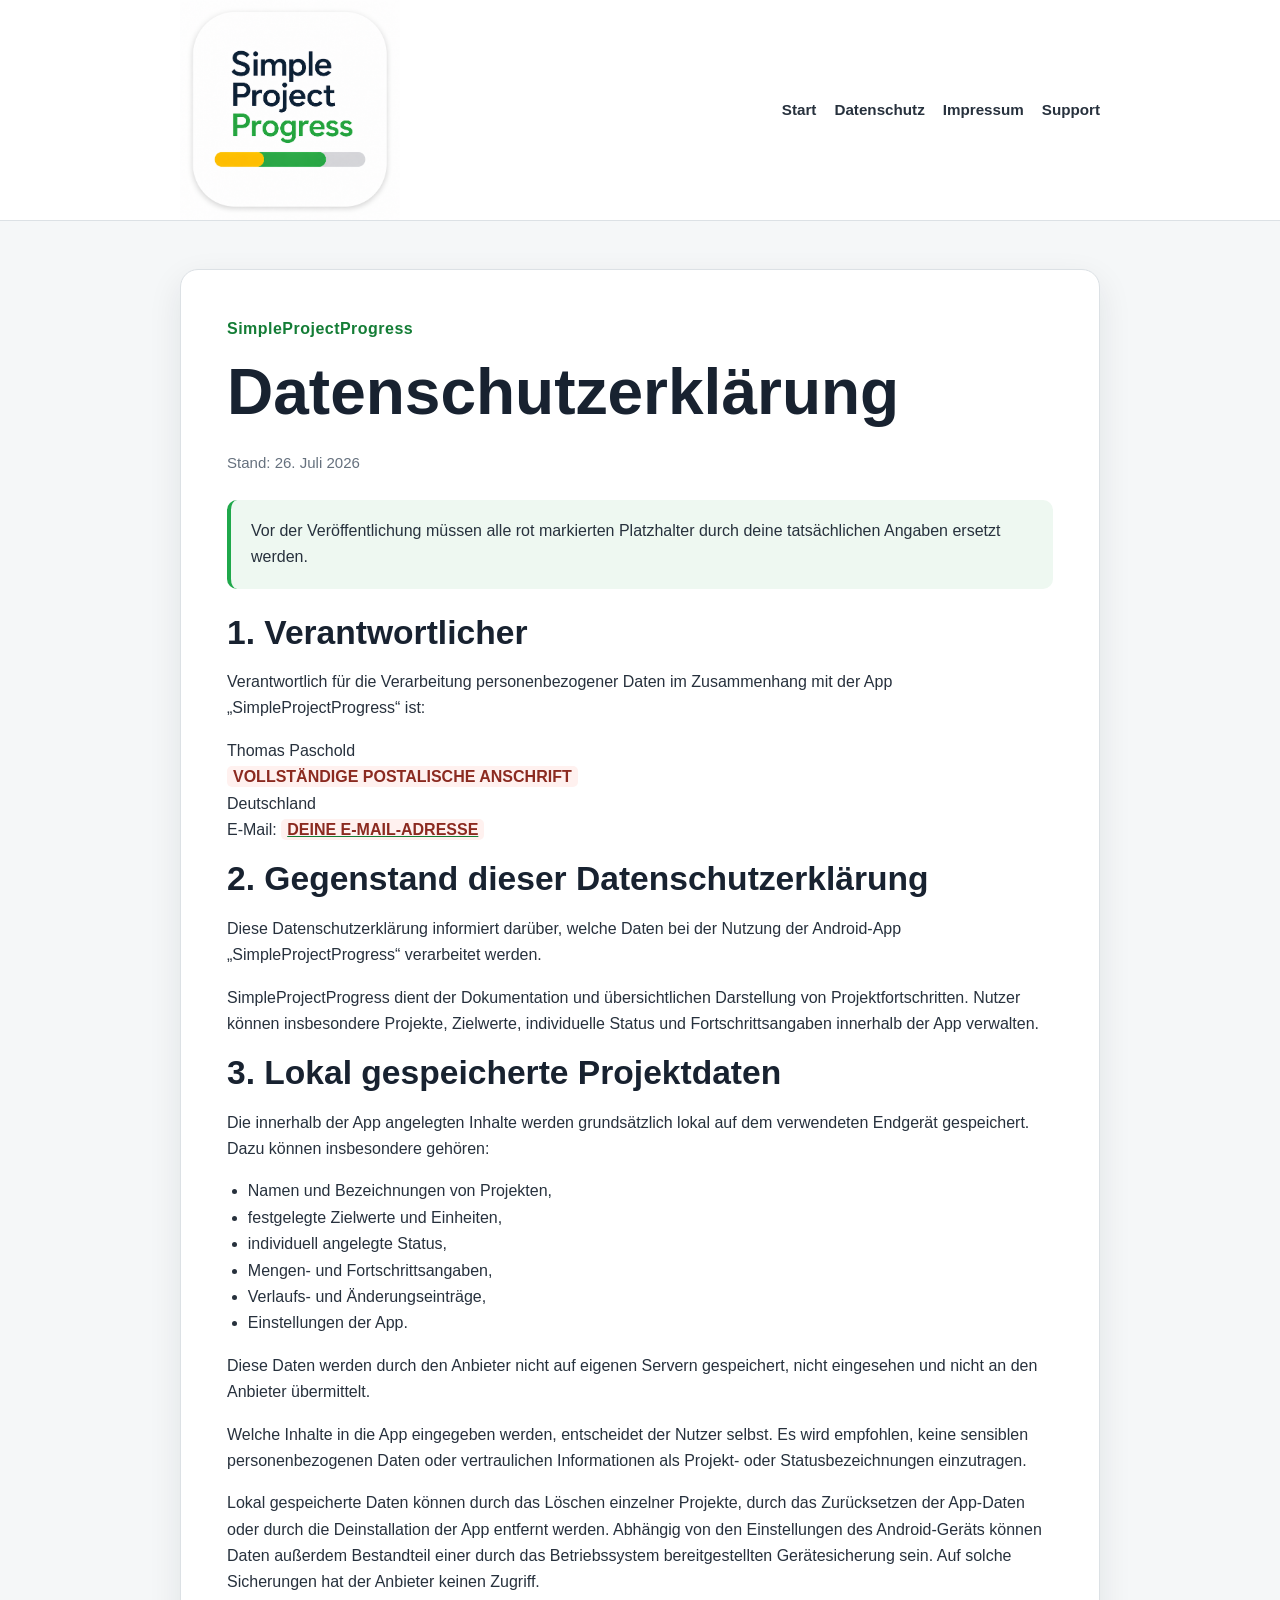
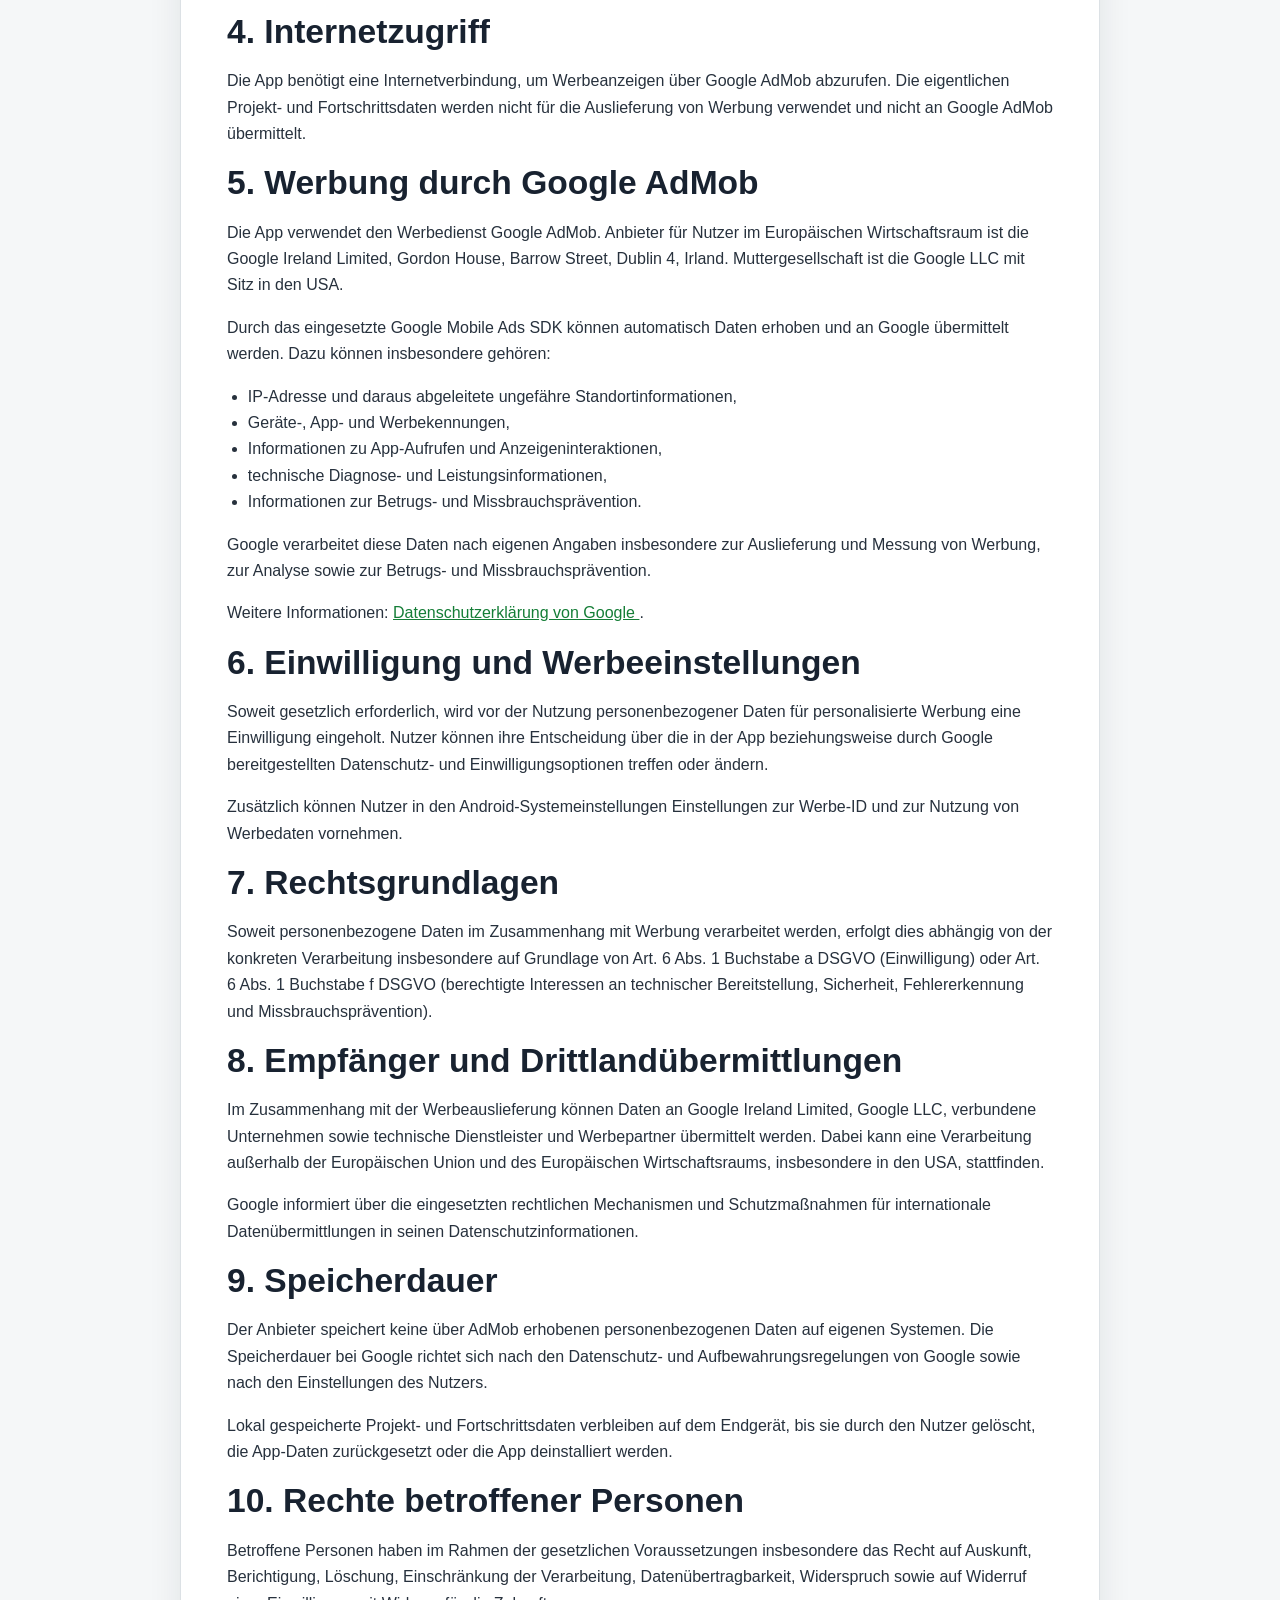
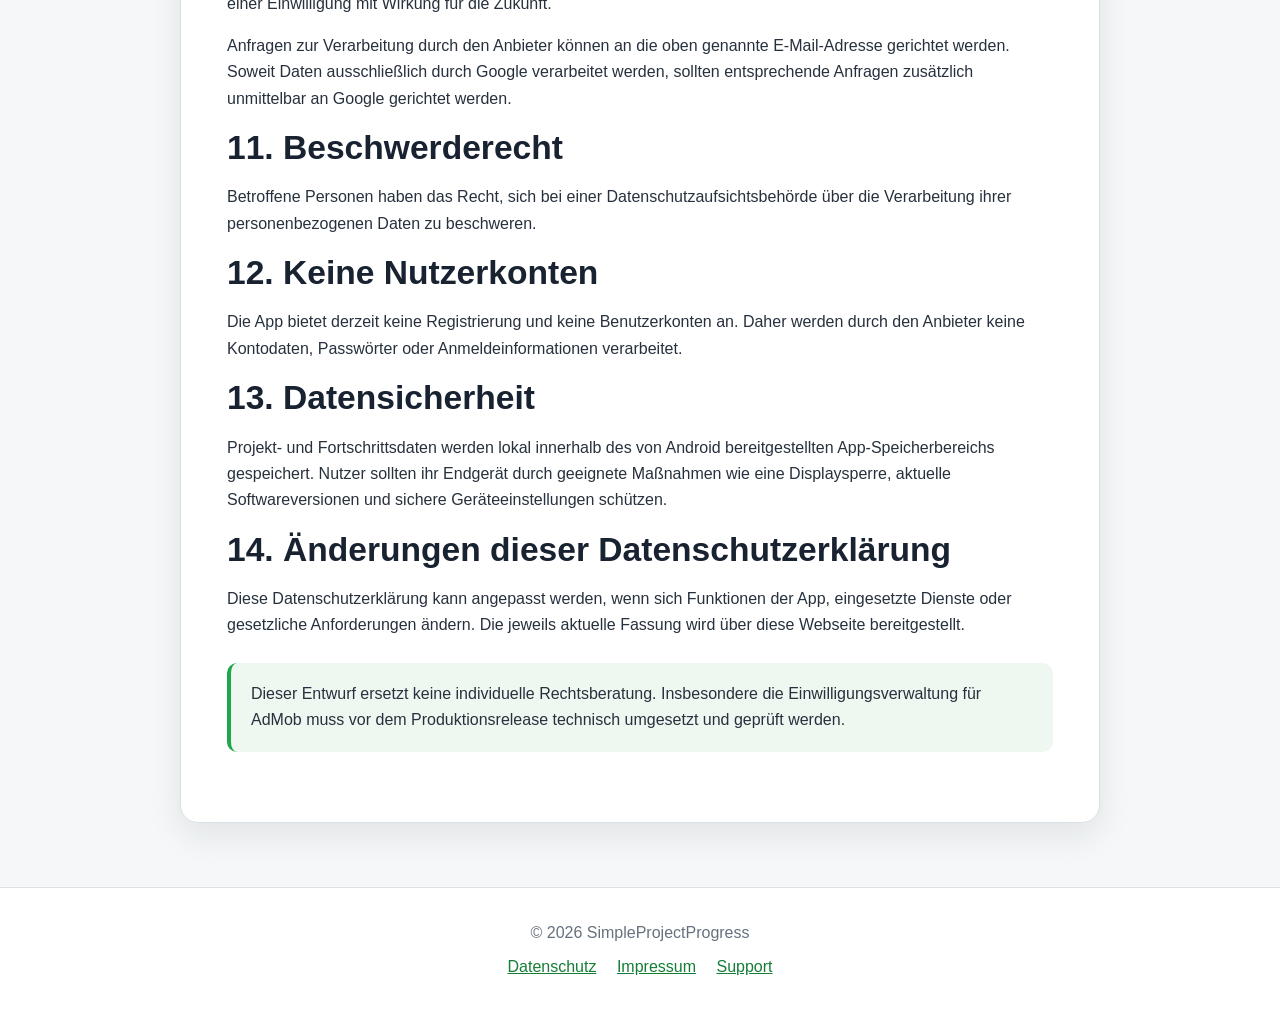
==== datenschutz/index.html @ 96bbe519 "Add files via upload" ====
<!doctype html>
<html lang="de">
<head>
    <meta charset="utf-8">
    <meta name="viewport" content="width=device-width, initial-scale=1">
    <meta name="description" content="Datenschutzerklärung für SimpleProjectProgress.">
    <title>Datenschutz | SimpleProjectProgress</title>
    <link rel="stylesheet" href="../style.css">
</head>
<body>

<header class="site-header">
    <nav class="nav" aria-label="Hauptnavigation">
        <a class="brand" href="../">
            <img src="../assets/simpleprojectprogress-logo.png"
                 alt="SimpleProjectProgress">
        </a>
        <div class="nav-links">
            <a href="../">Start</a>
            <a href="../datenschutz/">Datenschutz</a>
            <a href="../impressum/">Impressum</a>
            <a href="../support/">Support</a>
        </div>
    </nav>
</header>

<main>
    <article class="content-card">
        <p class="eyebrow">SimpleProjectProgress</p>
        <h1>Datenschutzerklärung</h1>
        <p class="meta">Stand: 26. Juli 2026</p>

        <div class="notice">
            Vor der Veröffentlichung müssen alle rot markierten Platzhalter
            durch deine tatsächlichen Angaben ersetzt werden.
        </div>

        <h2>1. Verantwortlicher</h2>
        <p>
            Verantwortlich für die Verarbeitung personenbezogener Daten
            im Zusammenhang mit der App „SimpleProjectProgress“ ist:
        </p>
        <p>
            Thomas Paschold<br>
            <span class="placeholder">VOLLSTÄNDIGE POSTALISCHE ANSCHRIFT</span><br>
            Deutschland<br>
            E-Mail:
            <a href="mailto:DEINE-EMAIL-ADRESSE">
                <span class="placeholder">DEINE E-MAIL-ADRESSE</span>
            </a>
        </p>

        <h2>2. Gegenstand dieser Datenschutzerklärung</h2>
        <p>
            Diese Datenschutzerklärung informiert darüber, welche Daten
            bei der Nutzung der Android-App „SimpleProjectProgress“
            verarbeitet werden.
        </p>
        <p>
            SimpleProjectProgress dient der Dokumentation und
            übersichtlichen Darstellung von Projektfortschritten. Nutzer
            können insbesondere Projekte, Zielwerte, individuelle Status
            und Fortschrittsangaben innerhalb der App verwalten.
        </p>

        <h2>3. Lokal gespeicherte Projektdaten</h2>
        <p>
            Die innerhalb der App angelegten Inhalte werden grundsätzlich
            lokal auf dem verwendeten Endgerät gespeichert. Dazu können
            insbesondere gehören:
        </p>
        <ul>
            <li>Namen und Bezeichnungen von Projekten,</li>
            <li>festgelegte Zielwerte und Einheiten,</li>
            <li>individuell angelegte Status,</li>
            <li>Mengen- und Fortschrittsangaben,</li>
            <li>Verlaufs- und Änderungseinträge,</li>
            <li>Einstellungen der App.</li>
        </ul>
        <p>
            Diese Daten werden durch den Anbieter nicht auf eigenen Servern
            gespeichert, nicht eingesehen und nicht an den Anbieter
            übermittelt.
        </p>
        <p>
            Welche Inhalte in die App eingegeben werden, entscheidet der
            Nutzer selbst. Es wird empfohlen, keine sensiblen
            personenbezogenen Daten oder vertraulichen Informationen als
            Projekt- oder Statusbezeichnungen einzutragen.
        </p>
        <p>
            Lokal gespeicherte Daten können durch das Löschen einzelner
            Projekte, durch das Zurücksetzen der App-Daten oder durch die
            Deinstallation der App entfernt werden. Abhängig von den
            Einstellungen des Android-Geräts können Daten außerdem
            Bestandteil einer durch das Betriebssystem bereitgestellten
            Gerätesicherung sein. Auf solche Sicherungen hat der Anbieter
            keinen Zugriff.
        </p>

        <h2>4. Internetzugriff</h2>
        <p>
            Die App benötigt eine Internetverbindung, um Werbeanzeigen über
            Google AdMob abzurufen. Die eigentlichen Projekt- und
            Fortschrittsdaten werden nicht für die Auslieferung von Werbung
            verwendet und nicht an Google AdMob übermittelt.
        </p>

        <h2>5. Werbung durch Google AdMob</h2>
        <p>
            Die App verwendet den Werbedienst Google AdMob. Anbieter für
            Nutzer im Europäischen Wirtschaftsraum ist die Google Ireland
            Limited, Gordon House, Barrow Street, Dublin 4, Irland.
            Muttergesellschaft ist die Google LLC mit Sitz in den USA.
        </p>
        <p>
            Durch das eingesetzte Google Mobile Ads SDK können automatisch
            Daten erhoben und an Google übermittelt werden. Dazu können
            insbesondere gehören:
        </p>
        <ul>
            <li>IP-Adresse und daraus abgeleitete ungefähre Standortinformationen,</li>
            <li>Geräte-, App- und Werbekennungen,</li>
            <li>Informationen zu App-Aufrufen und Anzeigeninteraktionen,</li>
            <li>technische Diagnose- und Leistungsinformationen,</li>
            <li>Informationen zur Betrugs- und Missbrauchsprävention.</li>
        </ul>
        <p>
            Google verarbeitet diese Daten nach eigenen Angaben insbesondere
            zur Auslieferung und Messung von Werbung, zur Analyse sowie zur
            Betrugs- und Missbrauchsprävention.
        </p>
        <p>
            Weitere Informationen:
            <a href="https://policies.google.com/privacy" rel="noopener noreferrer">
                Datenschutzerklärung von Google
            </a>.
        </p>

        <h2>6. Einwilligung und Werbeeinstellungen</h2>
        <p>
            Soweit gesetzlich erforderlich, wird vor der Nutzung
            personenbezogener Daten für personalisierte Werbung eine
            Einwilligung eingeholt. Nutzer können ihre Entscheidung über die
            in der App beziehungsweise durch Google bereitgestellten
            Datenschutz- und Einwilligungsoptionen treffen oder ändern.
        </p>
        <p>
            Zusätzlich können Nutzer in den Android-Systemeinstellungen
            Einstellungen zur Werbe-ID und zur Nutzung von Werbedaten
            vornehmen.
        </p>

        <h2>7. Rechtsgrundlagen</h2>
        <p>
            Soweit personenbezogene Daten im Zusammenhang mit Werbung
            verarbeitet werden, erfolgt dies abhängig von der konkreten
            Verarbeitung insbesondere auf Grundlage von Art. 6 Abs. 1
            Buchstabe a DSGVO (Einwilligung) oder Art. 6 Abs. 1 Buchstabe f
            DSGVO (berechtigte Interessen an technischer Bereitstellung,
            Sicherheit, Fehlererkennung und Missbrauchsprävention).
        </p>

        <h2>8. Empfänger und Drittlandübermittlungen</h2>
        <p>
            Im Zusammenhang mit der Werbeauslieferung können Daten an Google
            Ireland Limited, Google LLC, verbundene Unternehmen sowie
            technische Dienstleister und Werbepartner übermittelt werden.
            Dabei kann eine Verarbeitung außerhalb der Europäischen Union
            und des Europäischen Wirtschaftsraums, insbesondere in den USA,
            stattfinden.
        </p>
        <p>
            Google informiert über die eingesetzten rechtlichen Mechanismen
            und Schutzmaßnahmen für internationale Datenübermittlungen in
            seinen Datenschutzinformationen.
        </p>

        <h2>9. Speicherdauer</h2>
        <p>
            Der Anbieter speichert keine über AdMob erhobenen
            personenbezogenen Daten auf eigenen Systemen. Die Speicherdauer
            bei Google richtet sich nach den Datenschutz- und
            Aufbewahrungsregelungen von Google sowie nach den Einstellungen
            des Nutzers.
        </p>
        <p>
            Lokal gespeicherte Projekt- und Fortschrittsdaten verbleiben auf
            dem Endgerät, bis sie durch den Nutzer gelöscht, die App-Daten
            zurückgesetzt oder die App deinstalliert werden.
        </p>

        <h2>10. Rechte betroffener Personen</h2>
        <p>
            Betroffene Personen haben im Rahmen der gesetzlichen
            Voraussetzungen insbesondere das Recht auf Auskunft,
            Berichtigung, Löschung, Einschränkung der Verarbeitung,
            Datenübertragbarkeit, Widerspruch sowie auf Widerruf einer
            Einwilligung mit Wirkung für die Zukunft.
        </p>
        <p>
            Anfragen zur Verarbeitung durch den Anbieter können an die oben
            genannte E-Mail-Adresse gerichtet werden. Soweit Daten
            ausschließlich durch Google verarbeitet werden, sollten
            entsprechende Anfragen zusätzlich unmittelbar an Google
            gerichtet werden.
        </p>

        <h2>11. Beschwerderecht</h2>
        <p>
            Betroffene Personen haben das Recht, sich bei einer
            Datenschutzaufsichtsbehörde über die Verarbeitung ihrer
            personenbezogenen Daten zu beschweren.
        </p>

        <h2>12. Keine Nutzerkonten</h2>
        <p>
            Die App bietet derzeit keine Registrierung und keine
            Benutzerkonten an. Daher werden durch den Anbieter keine
            Kontodaten, Passwörter oder Anmeldeinformationen verarbeitet.
        </p>

        <h2>13. Datensicherheit</h2>
        <p>
            Projekt- und Fortschrittsdaten werden lokal innerhalb des von
            Android bereitgestellten App-Speicherbereichs gespeichert.
            Nutzer sollten ihr Endgerät durch geeignete Maßnahmen wie eine
            Displaysperre, aktuelle Softwareversionen und sichere
            Geräteeinstellungen schützen.
        </p>

        <h2>14. Änderungen dieser Datenschutzerklärung</h2>
        <p>
            Diese Datenschutzerklärung kann angepasst werden, wenn sich
            Funktionen der App, eingesetzte Dienste oder gesetzliche
            Anforderungen ändern. Die jeweils aktuelle Fassung wird über
            diese Webseite bereitgestellt.
        </p>

        <div class="notice">
            Dieser Entwurf ersetzt keine individuelle Rechtsberatung.
            Insbesondere die Einwilligungsverwaltung für AdMob muss vor dem
            Produktionsrelease technisch umgesetzt und geprüft werden.
        </div>
    </article>
</main>

<footer class="site-footer">
    <div>© 2026 SimpleProjectProgress</div>
    <nav aria-label="Fußnavigation">
        <a href="../datenschutz/">Datenschutz</a>
        <a href="../impressum/">Impressum</a>
        <a href="../support/">Support</a>
    </nav>
</footer>

</body>
</html>
---- style.css ----
:root {
    --green: #1FA84B;
    --green-dark: #147D36;
    --yellow: #FEC305;
    --navy: #182230;
    --text: #27313D;
    --muted: #66717E;
    --surface: #FFFFFF;
    --background: #F5F7F8;
    --border: #DCE1E5;
    --shadow: 0 12px 34px rgba(24, 34, 48, 0.09);
    --radius: 18px;
    --content-width: 920px;
}

* {
    box-sizing: border-box;
}

html {
    scroll-behavior: smooth;
}

body {
    margin: 0;
    font-family: Inter, Roboto, "Segoe UI", Arial, sans-serif;
    color: var(--text);
    background: var(--background);
    line-height: 1.65;
}

a {
    color: var(--green-dark);
}

a:hover,
a:focus-visible {
    color: var(--green);
}

.site-header {
    background: var(--surface);
    border-bottom: 1px solid var(--border);
}

.nav {
    width: min(var(--content-width), calc(100% - 32px));
    margin: 0 auto;
    min-height: 76px;
    display: flex;
    align-items: center;
    justify-content: space-between;
    gap: 24px;
}

.brand {
    display: flex;
    align-items: center;
    gap: 14px;
    color: var(--navy);
    text-decoration: none;
    font-weight: 700;
}

.brand img {
    display: block;
    width: 220px;
    max-width: 52vw;
    height: auto;
}

.nav-links {
    display: flex;
    flex-wrap: wrap;
    gap: 18px;
}

.nav-links a {
    color: var(--text);
    text-decoration: none;
    font-size: 0.95rem;
    font-weight: 600;
}

.nav-links a[aria-current="page"] {
    color: var(--green-dark);
}

.hero {
    background: var(--surface);
}

.hero-inner {
    width: min(var(--content-width), calc(100% - 32px));
    margin: 0 auto;
    padding: 72px 0 64px;
    display: grid;
    grid-template-columns: 1.25fr 0.75fr;
    gap: 52px;
    align-items: center;
}

.eyebrow {
    margin: 0 0 12px;
    color: var(--green-dark);
    font-weight: 700;
    letter-spacing: 0.03em;
}

h1,
h2,
h3 {
    color: var(--navy);
    line-height: 1.2;
}

h1 {
    margin: 0 0 20px;
    font-size: clamp(2.3rem, 6vw, 4rem);
}

h2 {
    margin: 0 0 16px;
    font-size: clamp(1.55rem, 3vw, 2.1rem);
}

h3 {
    margin: 28px 0 10px;
    font-size: 1.18rem;
}

.lead {
    margin: 0;
    max-width: 700px;
    color: var(--muted);
    font-size: 1.15rem;
}

.claim {
    margin-top: 24px;
    color: var(--navy);
    font-size: 1.05rem;
    font-weight: 700;
}

.progress-visual {
    padding: 28px;
    background: var(--background);
    border: 1px solid var(--border);
    border-radius: var(--radius);
}

.progress-track {
    display: flex;
    height: 18px;
    overflow: hidden;
    border-radius: 999px;
    background: #D0D3DA;
}

.progress-track .yellow {
    width: 23%;
    background: var(--yellow);
}

.progress-track .green {
    width: 52%;
    background: var(--green);
}

.progress-track .gray {
    width: 25%;
    background: #D0D3DA;
}

.progress-label {
    margin: 16px 0 0;
    color: var(--muted);
    text-align: center;
    font-size: 0.92rem;
}

main {
    width: min(var(--content-width), calc(100% - 32px));
    margin: 0 auto;
    padding: 48px 0 64px;
}

.card-grid {
    display: grid;
    grid-template-columns: repeat(3, minmax(0, 1fr));
    gap: 20px;
}

.card,
.content-card {
    background: var(--surface);
    border: 1px solid var(--border);
    border-radius: var(--radius);
    box-shadow: var(--shadow);
}

.card {
    display: block;
    padding: 26px;
    color: var(--text);
    text-decoration: none;
}

.card strong {
    display: block;
    margin-bottom: 8px;
    color: var(--green-dark);
    font-size: 1.08rem;
}

.card:hover,
.card:focus-visible {
    transform: translateY(-2px);
}

.content-card {
    padding: clamp(24px, 5vw, 46px);
}

.content-card p:first-of-type {
    margin-top: 0;
}

ul {
    padding-left: 1.3rem;
}

.notice {
    padding: 18px 20px;
    margin: 24px 0;
    background: #EEF8F1;
    border-left: 4px solid var(--green);
    border-radius: 10px;
}

.placeholder {
    padding: 2px 6px;
    color: #8B2A20;
    background: #FFF1EF;
    border-radius: 5px;
    font-weight: 700;
}

.meta {
    color: var(--muted);
    font-size: 0.94rem;
}

.site-footer {
    padding: 32px 16px;
    color: var(--muted);
    text-align: center;
    border-top: 1px solid var(--border);
    background: var(--surface);
}

.site-footer nav {
    margin-top: 8px;
}

.site-footer a {
    margin: 0 8px;
}

@media (max-width: 760px) {
    .nav {
        padding: 16px 0;
        align-items: flex-start;
        flex-direction: column;
    }

    .nav-links {
        gap: 12px 16px;
    }

    .hero-inner {
        padding: 50px 0;
        grid-template-columns: 1fr;
        gap: 30px;
    }

    .card-grid {
        grid-template-columns: 1fr;
    }
}
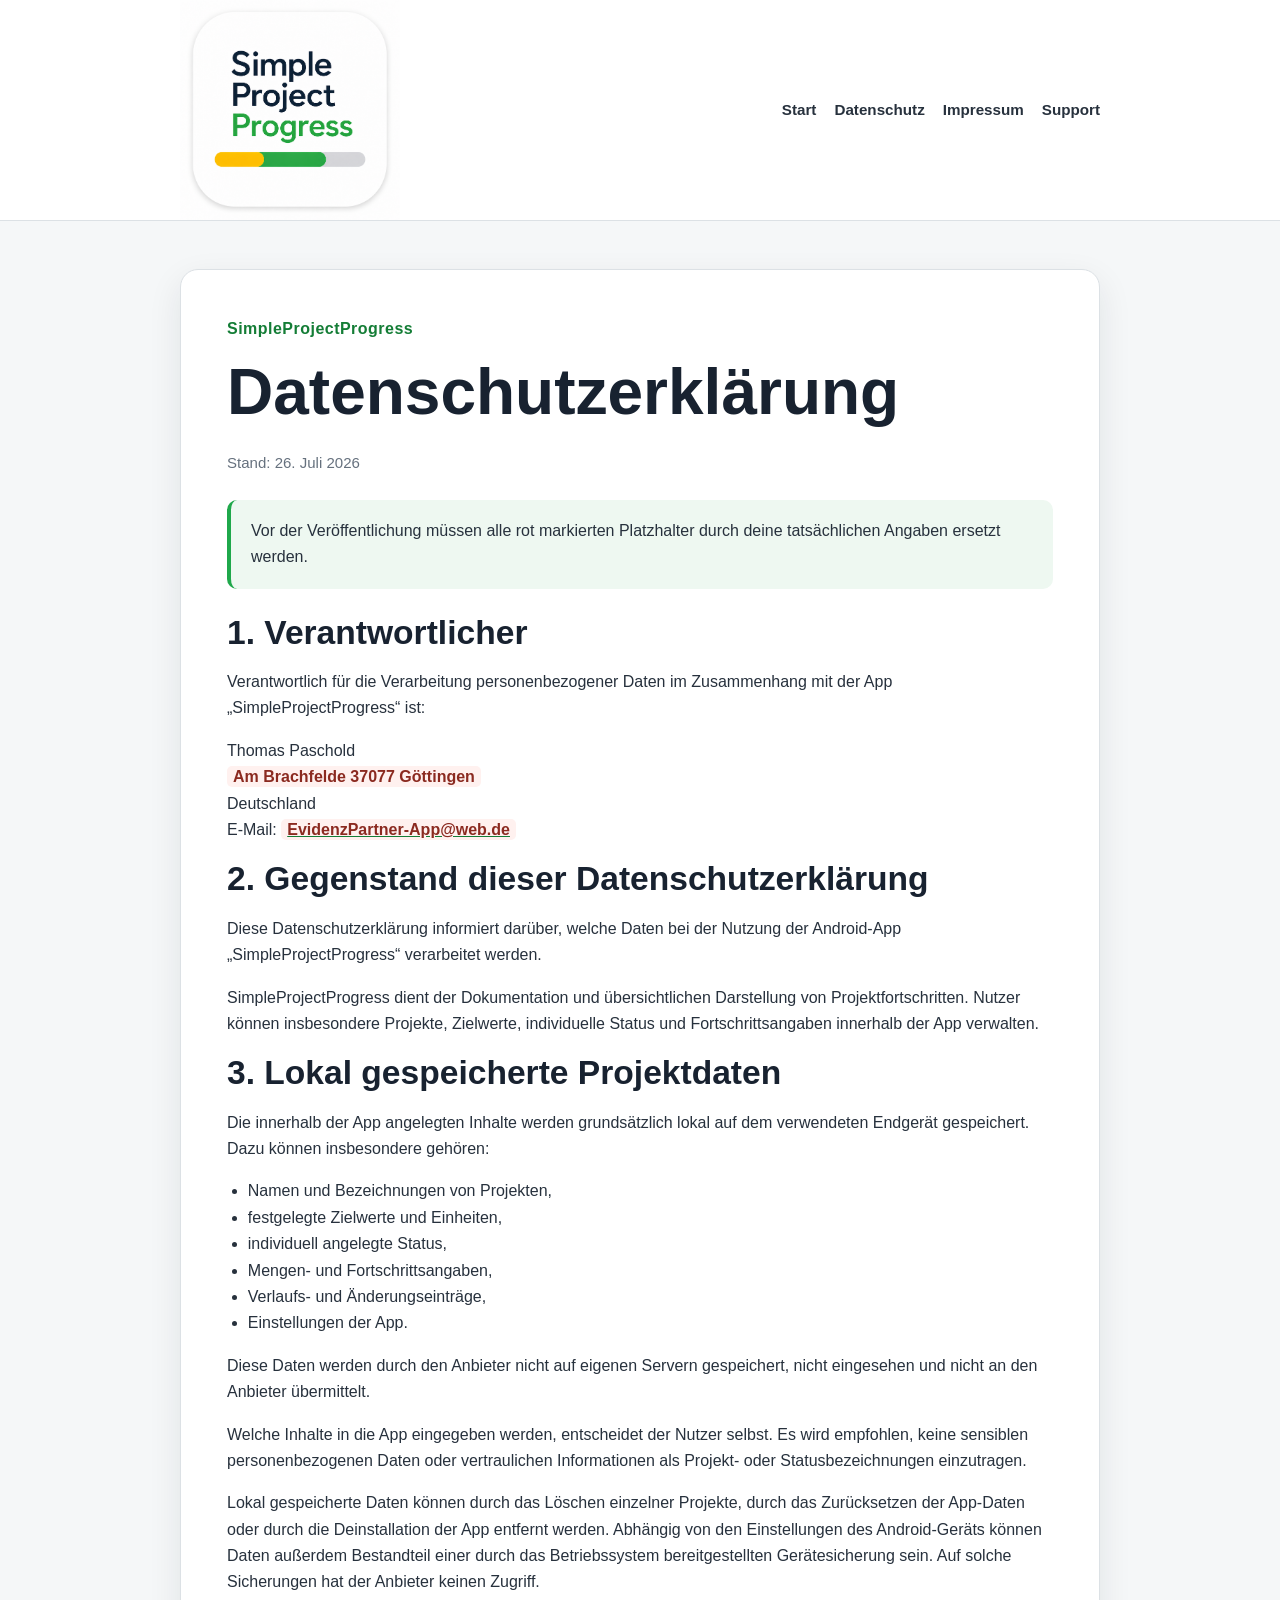
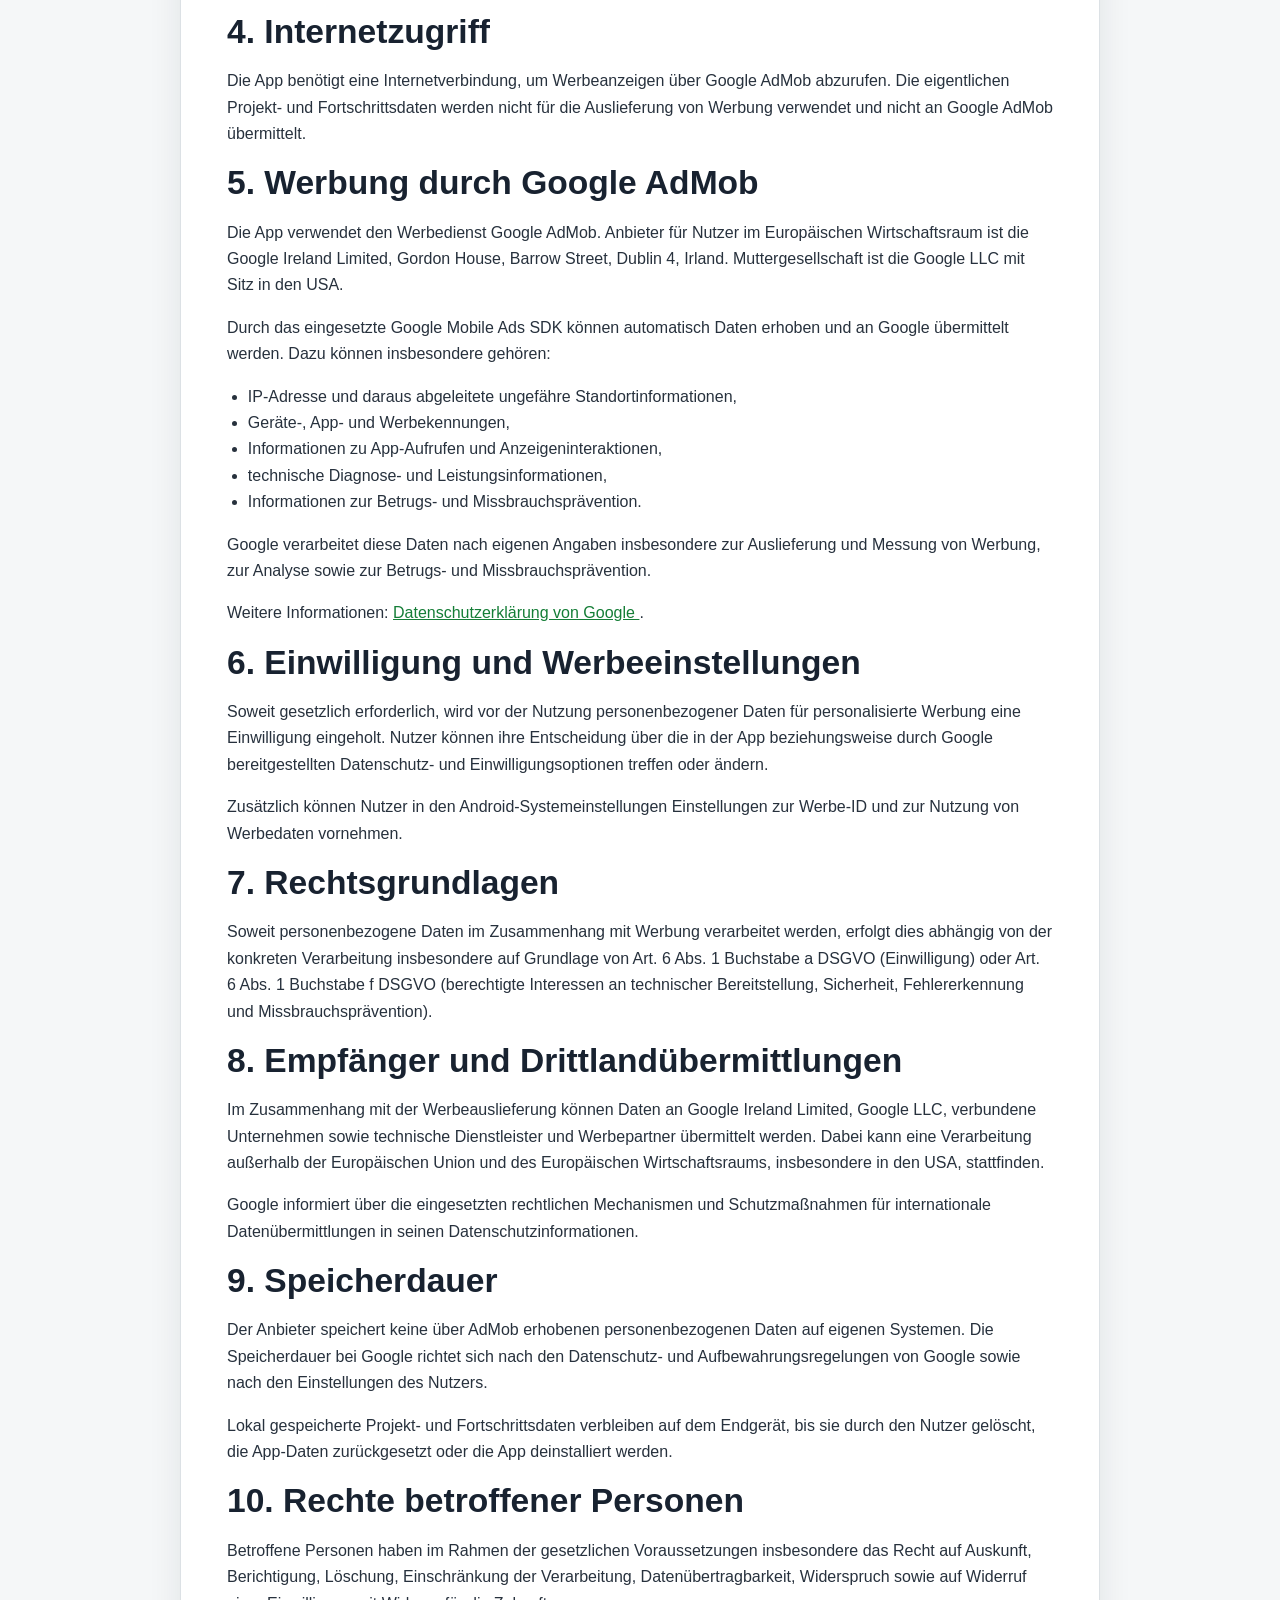
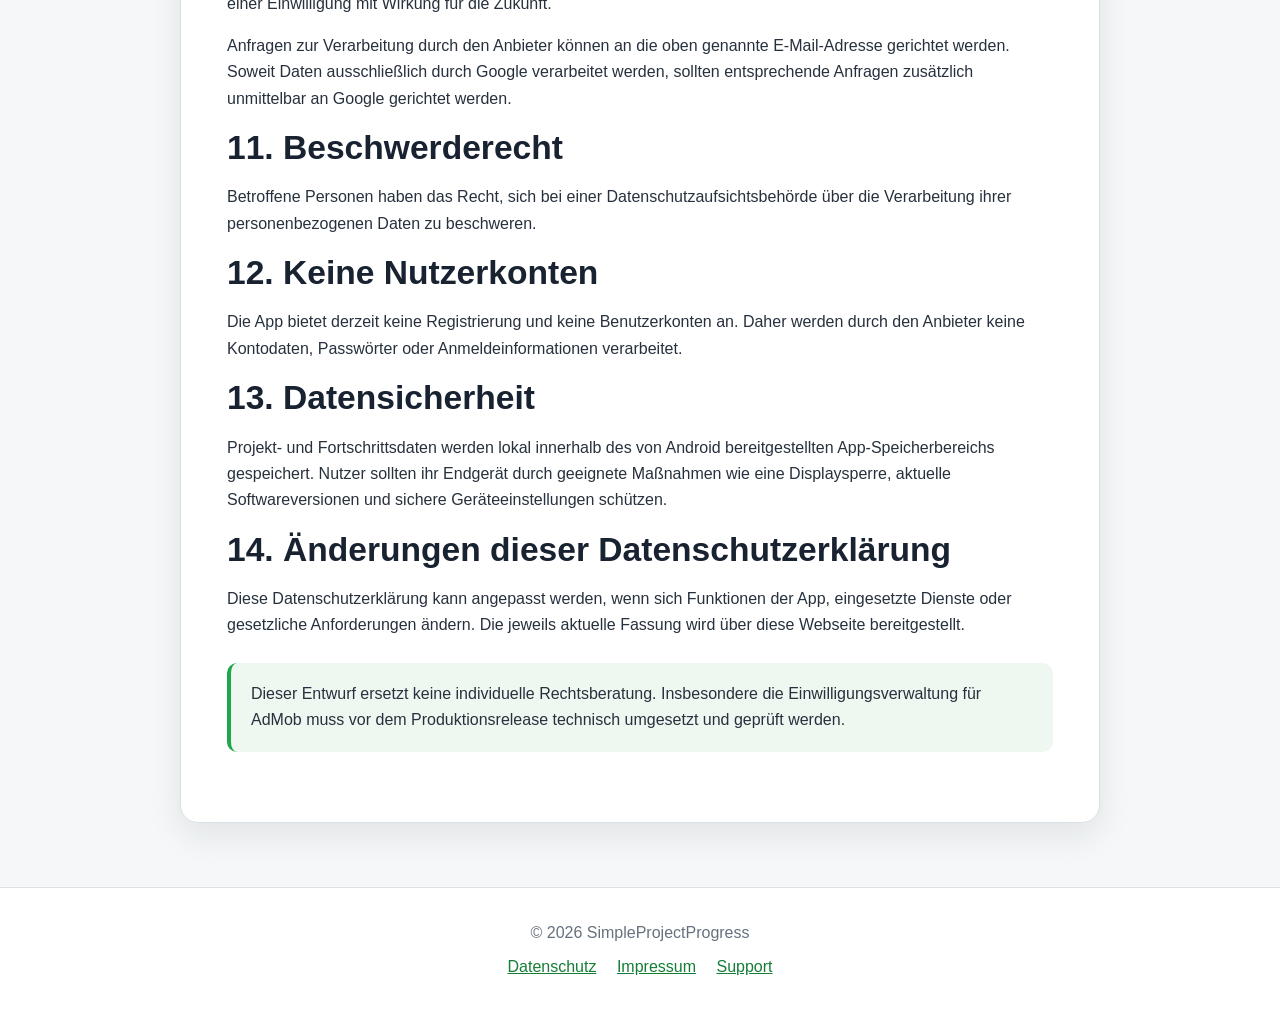
==== commit 1ad984c5: "Update contact information in index.html" ====
--- a/datenschutz/index.html
+++ b/datenschutz/index.html
@@ -42,11 +42,11 @@
         </p>
         <p>
             Thomas Paschold<br>
-            <span class="placeholder">VOLLSTÄNDIGE POSTALISCHE ANSCHRIFT</span><br>
+            <span class="placeholder">Am Brachfelde 37077 Göttingen</span><br>
             Deutschland<br>
             E-Mail:
-            <a href="mailto:DEINE-EMAIL-ADRESSE">
-                <span class="placeholder">DEINE E-MAIL-ADRESSE</span>
+            <a href="mailto:EvidenzPartner-App@web.de">
+                <span class="placeholder">EvidenzPartner-App@web.de</span>
             </a>
         </p>
 
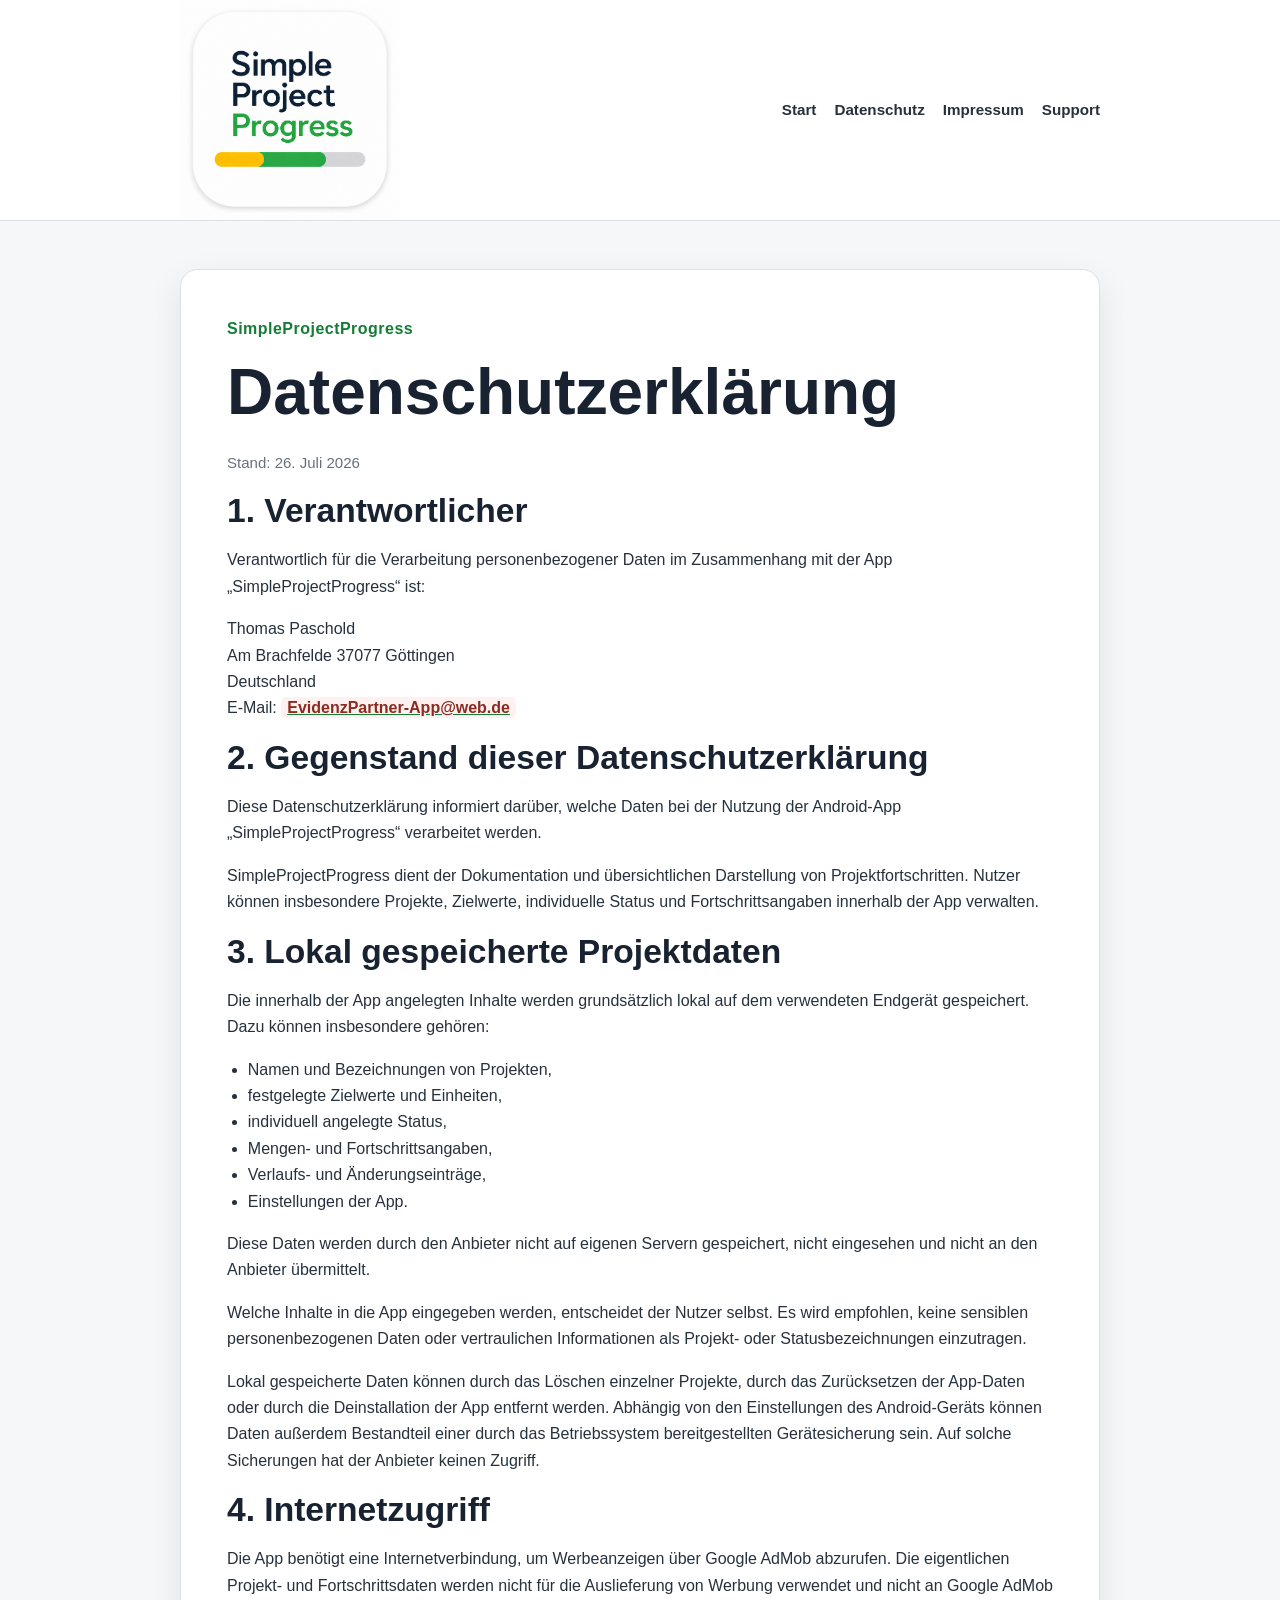
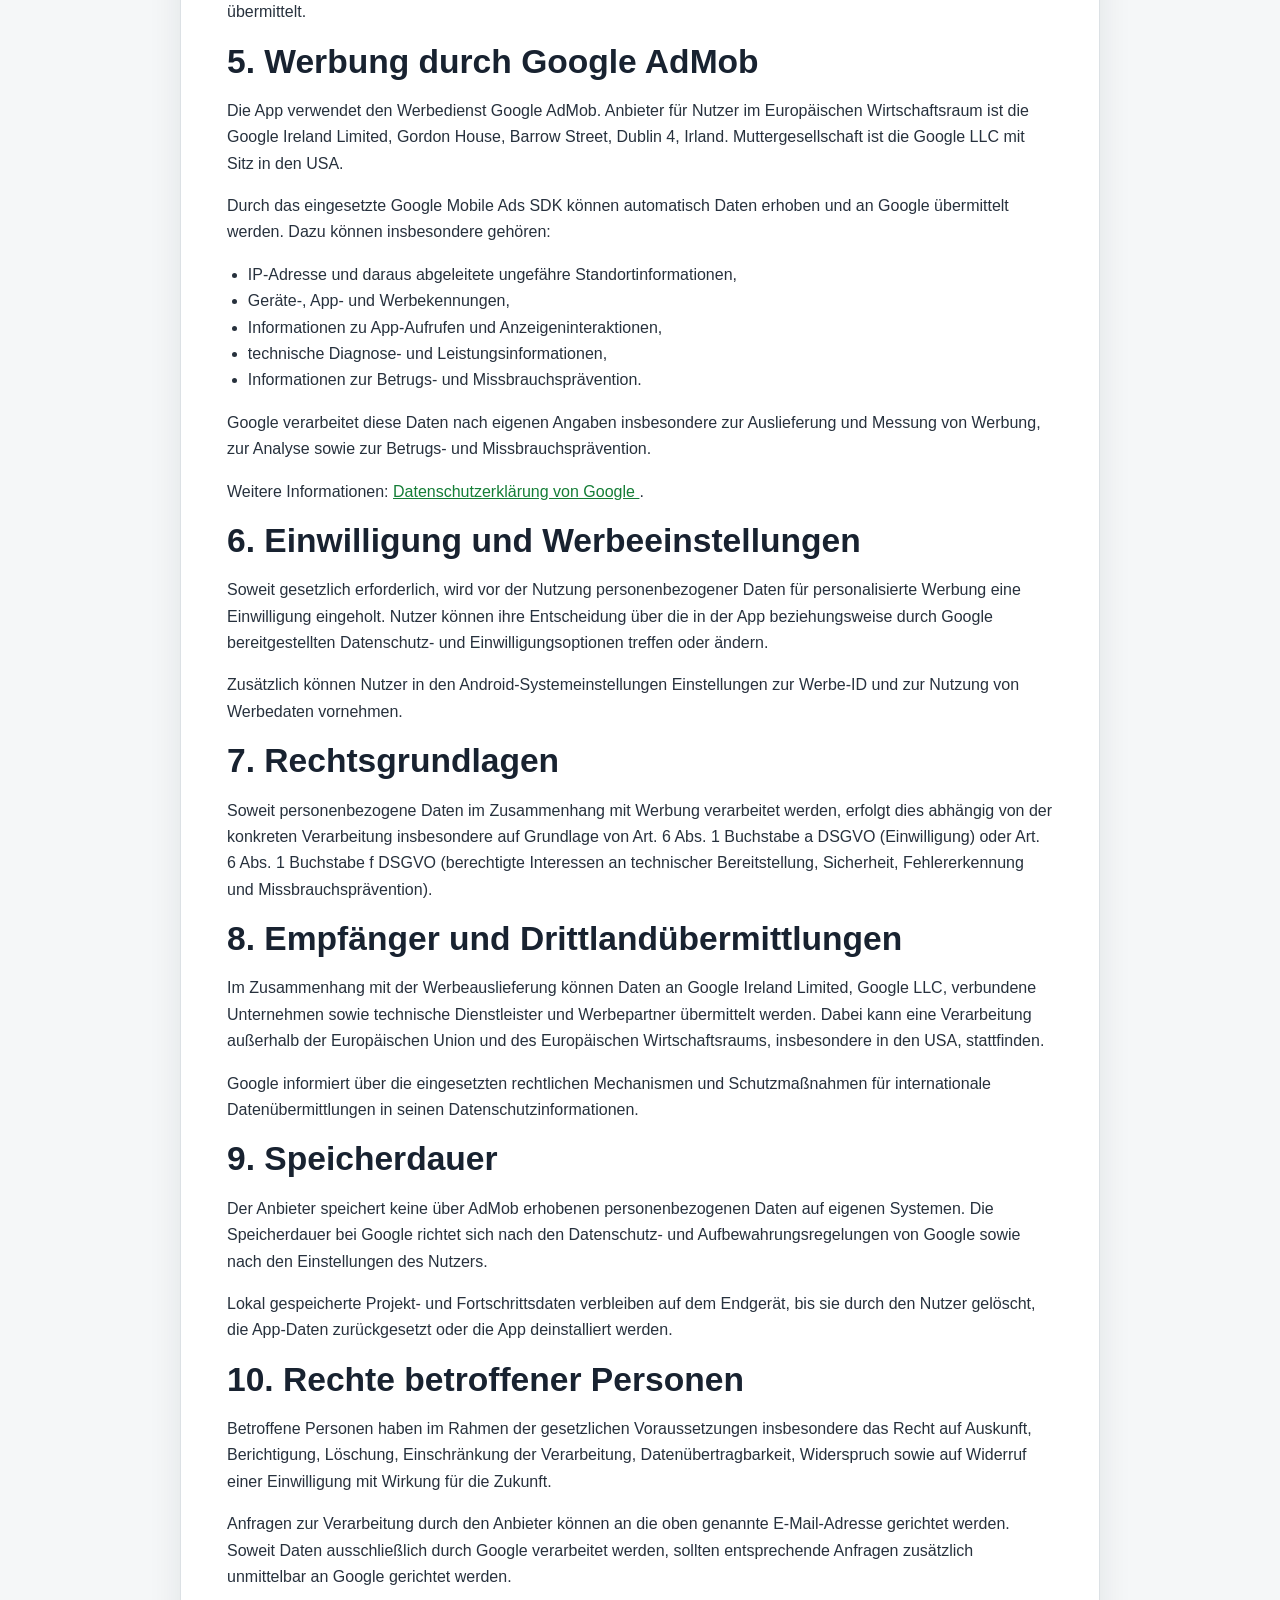
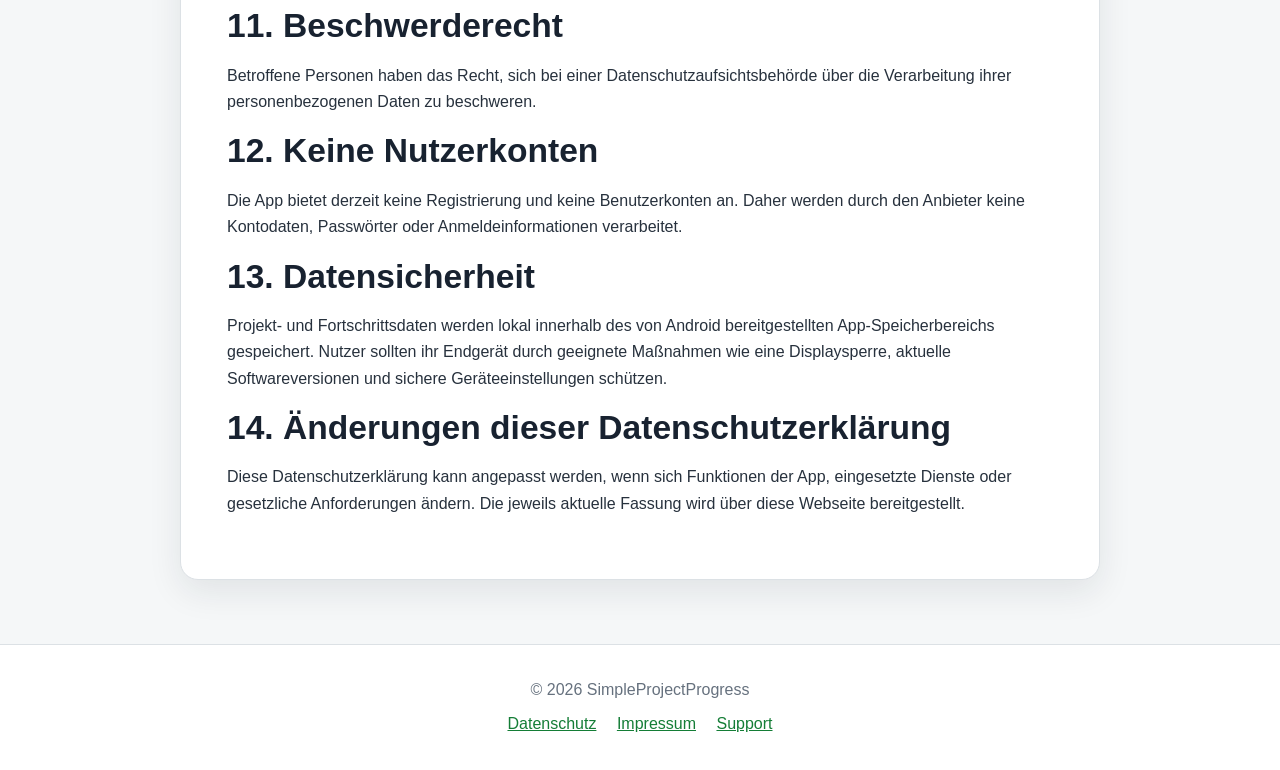
==== commit aff62754: "Remove placeholder notices from index.html Removed placeholder notices from the privacy policy." ====
--- a/datenschutz/index.html
+++ b/datenschutz/index.html
@@ -30,11 +30,6 @@
         <h1>Datenschutzerklärung</h1>
         <p class="meta">Stand: 26. Juli 2026</p>
 
-        <div class="notice">
-            Vor der Veröffentlichung müssen alle rot markierten Platzhalter
-            durch deine tatsächlichen Angaben ersetzt werden.
-        </div>
-
         <h2>1. Verantwortlicher</h2>
         <p>
             Verantwortlich für die Verarbeitung personenbezogener Daten
@@ -42,7 +37,7 @@
         </p>
         <p>
             Thomas Paschold<br>
-            <span class="placeholder">Am Brachfelde 37077 Göttingen</span><br>
+            Am Brachfelde 37077 Göttingen<br>
             Deutschland<br>
             E-Mail:
             <a href="mailto:EvidenzPartner-App@web.de">
@@ -237,11 +232,6 @@
             diese Webseite bereitgestellt.
         </p>
 
-        <div class="notice">
-            Dieser Entwurf ersetzt keine individuelle Rechtsberatung.
-            Insbesondere die Einwilligungsverwaltung für AdMob muss vor dem
-            Produktionsrelease technisch umgesetzt und geprüft werden.
-        </div>
     </article>
 </main>
 
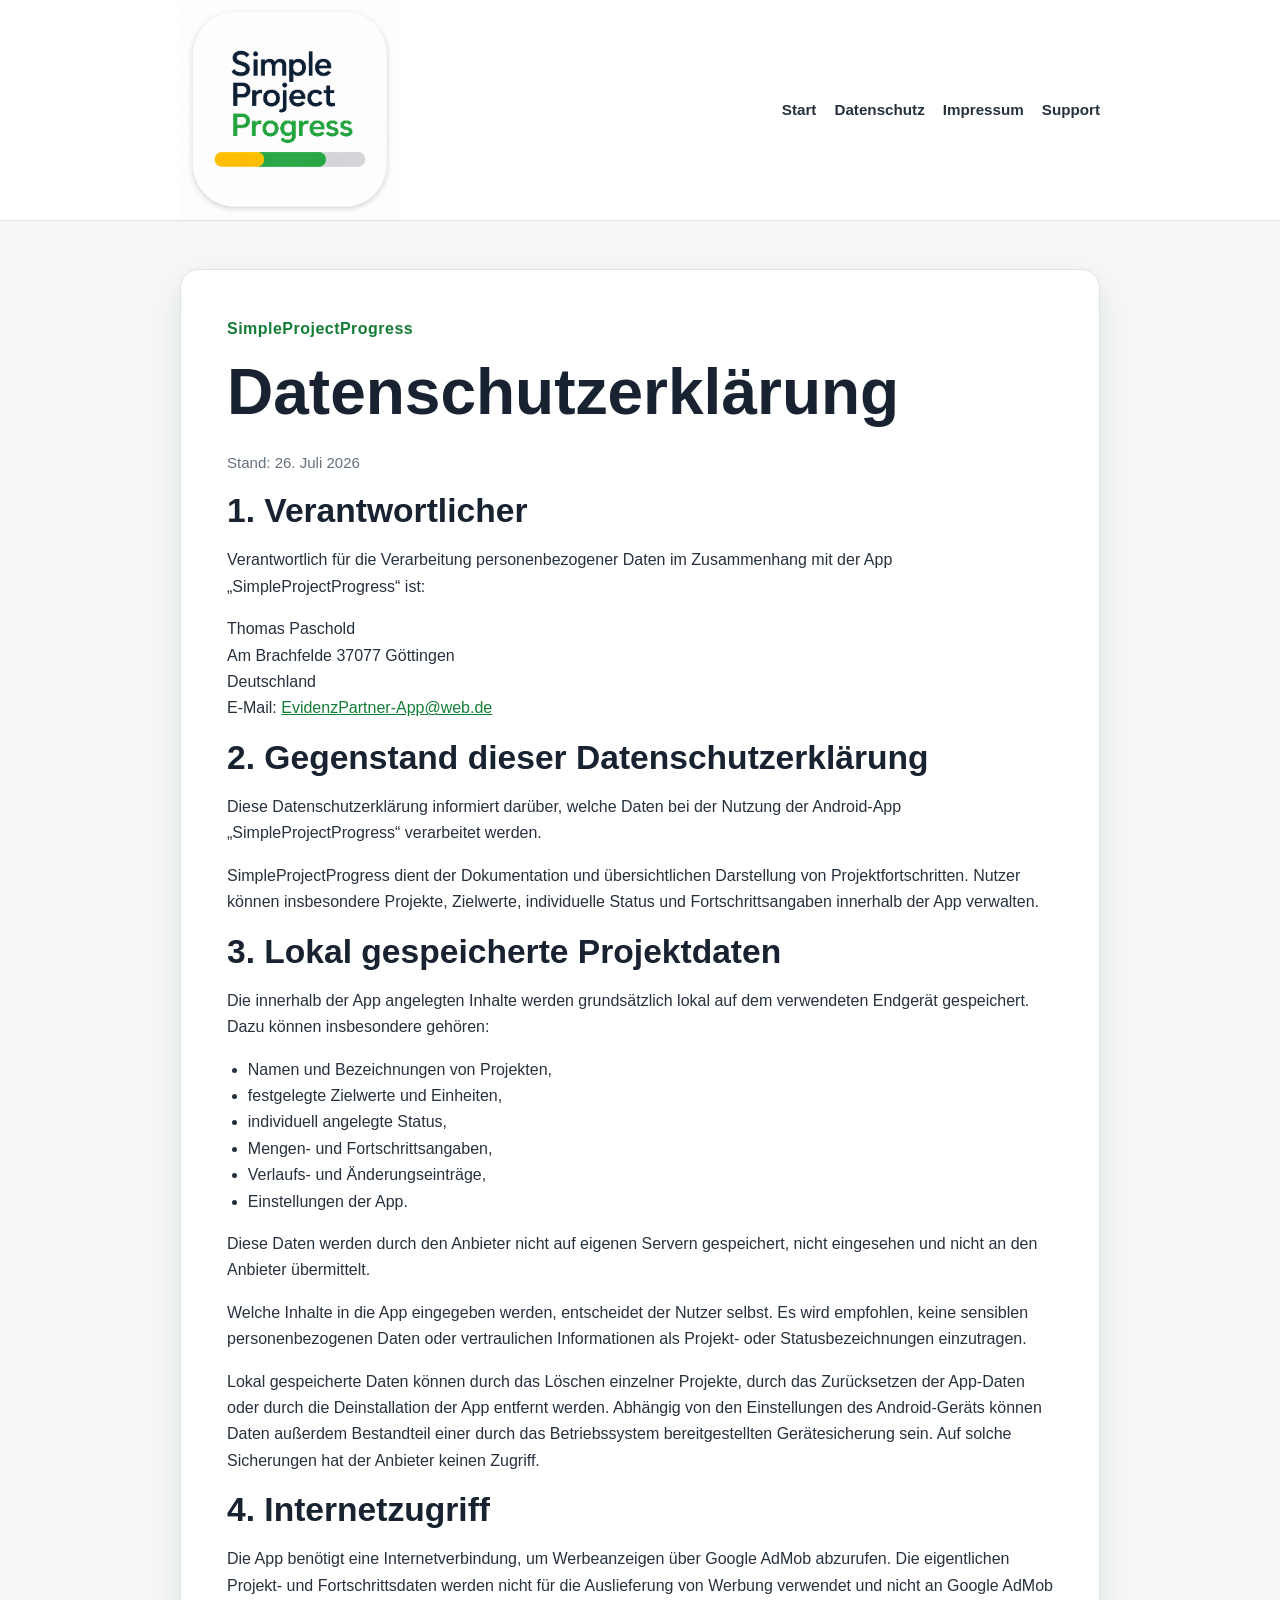
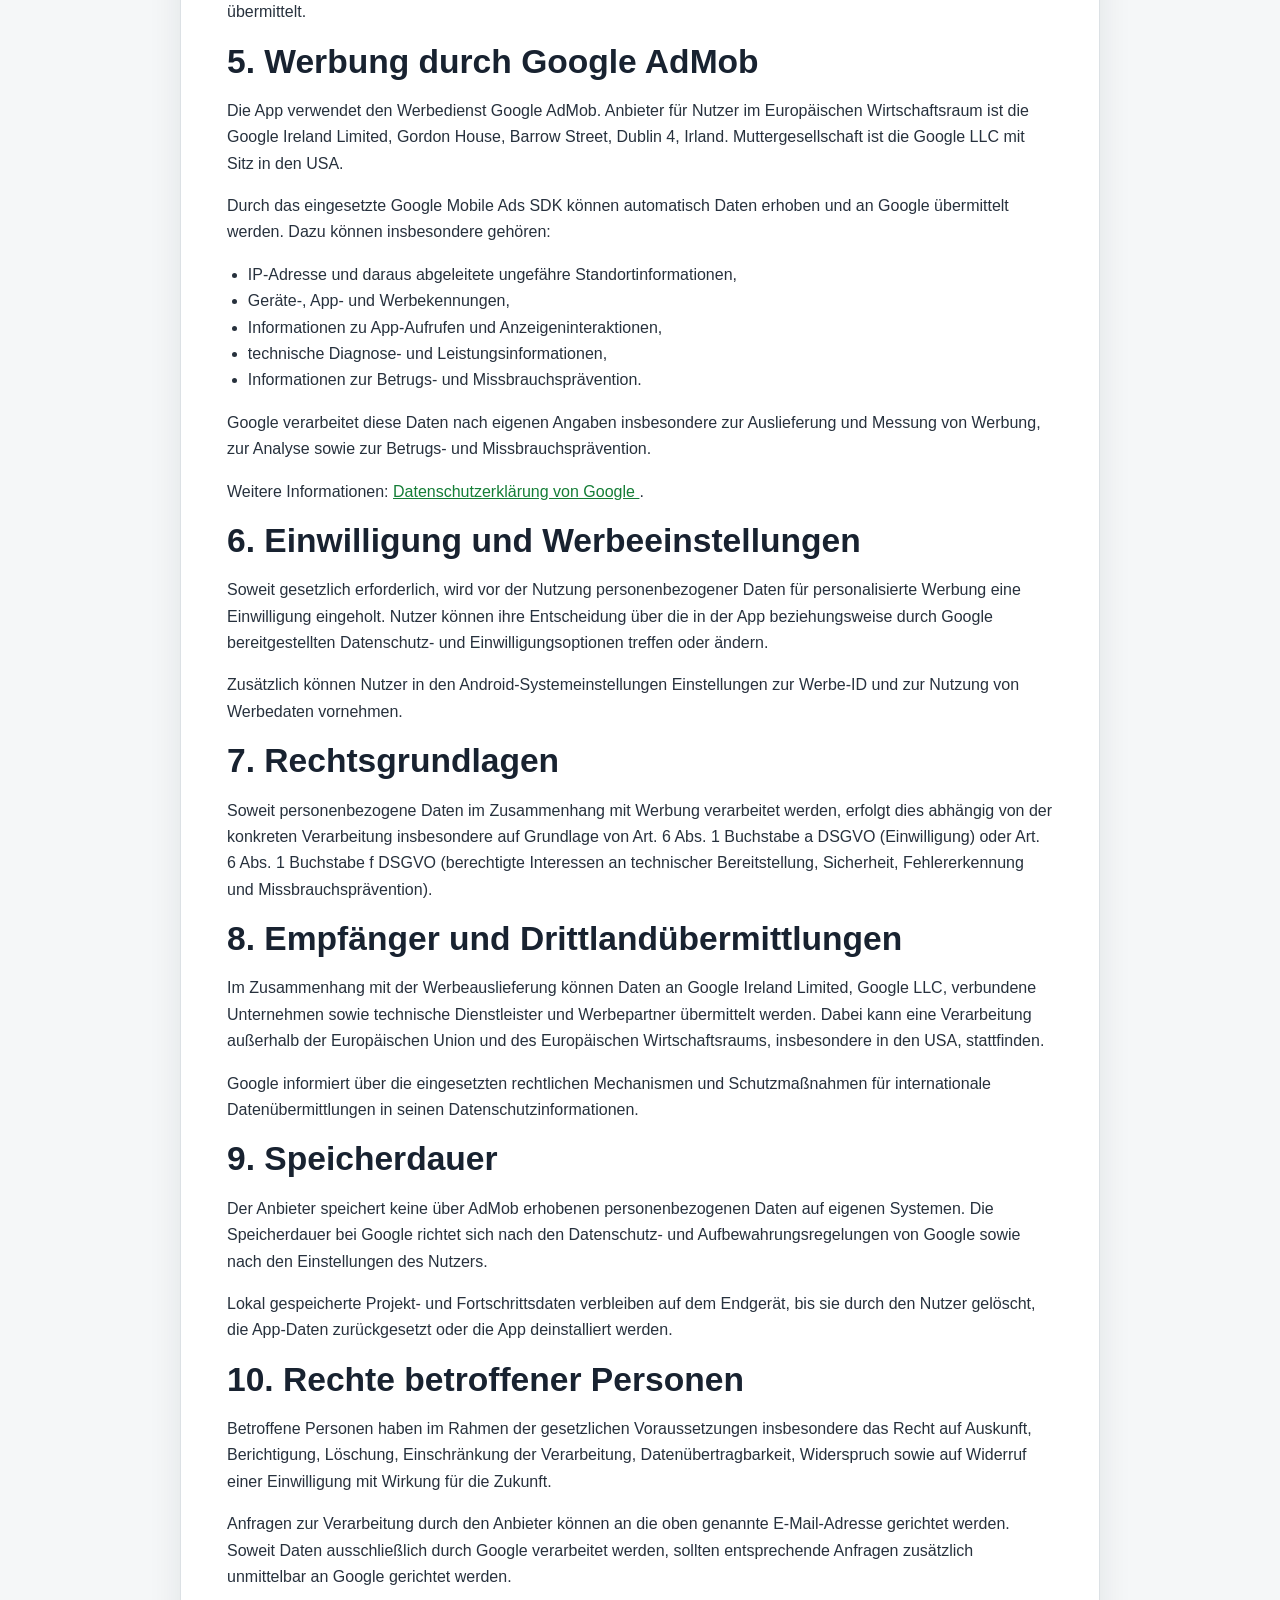
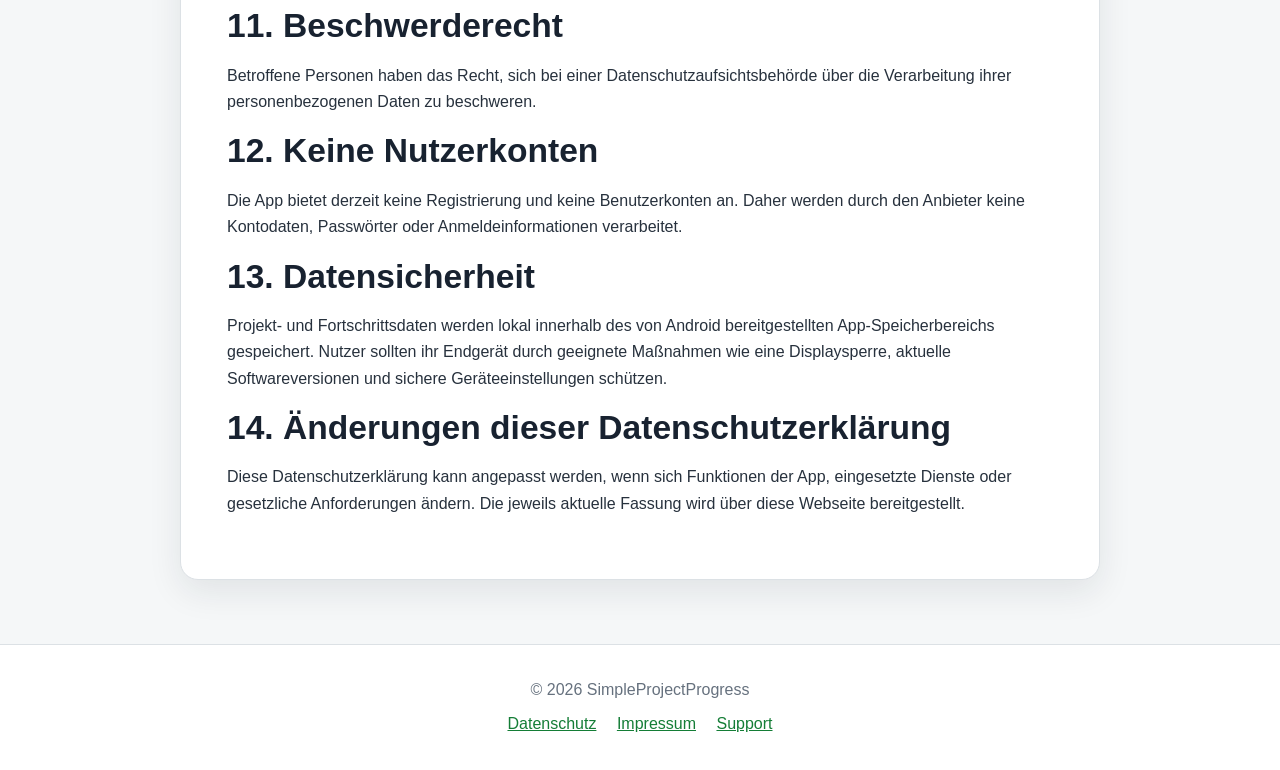
==== commit 87ee7e27: "Update email display in datenschutz/index.html" ====
--- a/datenschutz/index.html
+++ b/datenschutz/index.html
@@ -41,7 +41,7 @@
             Deutschland<br>
             E-Mail:
             <a href="mailto:EvidenzPartner-App@web.de">
-                <span class="placeholder">EvidenzPartner-App@web.de</span>
+               EvidenzPartner-App@web.de
             </a>
         </p>
 
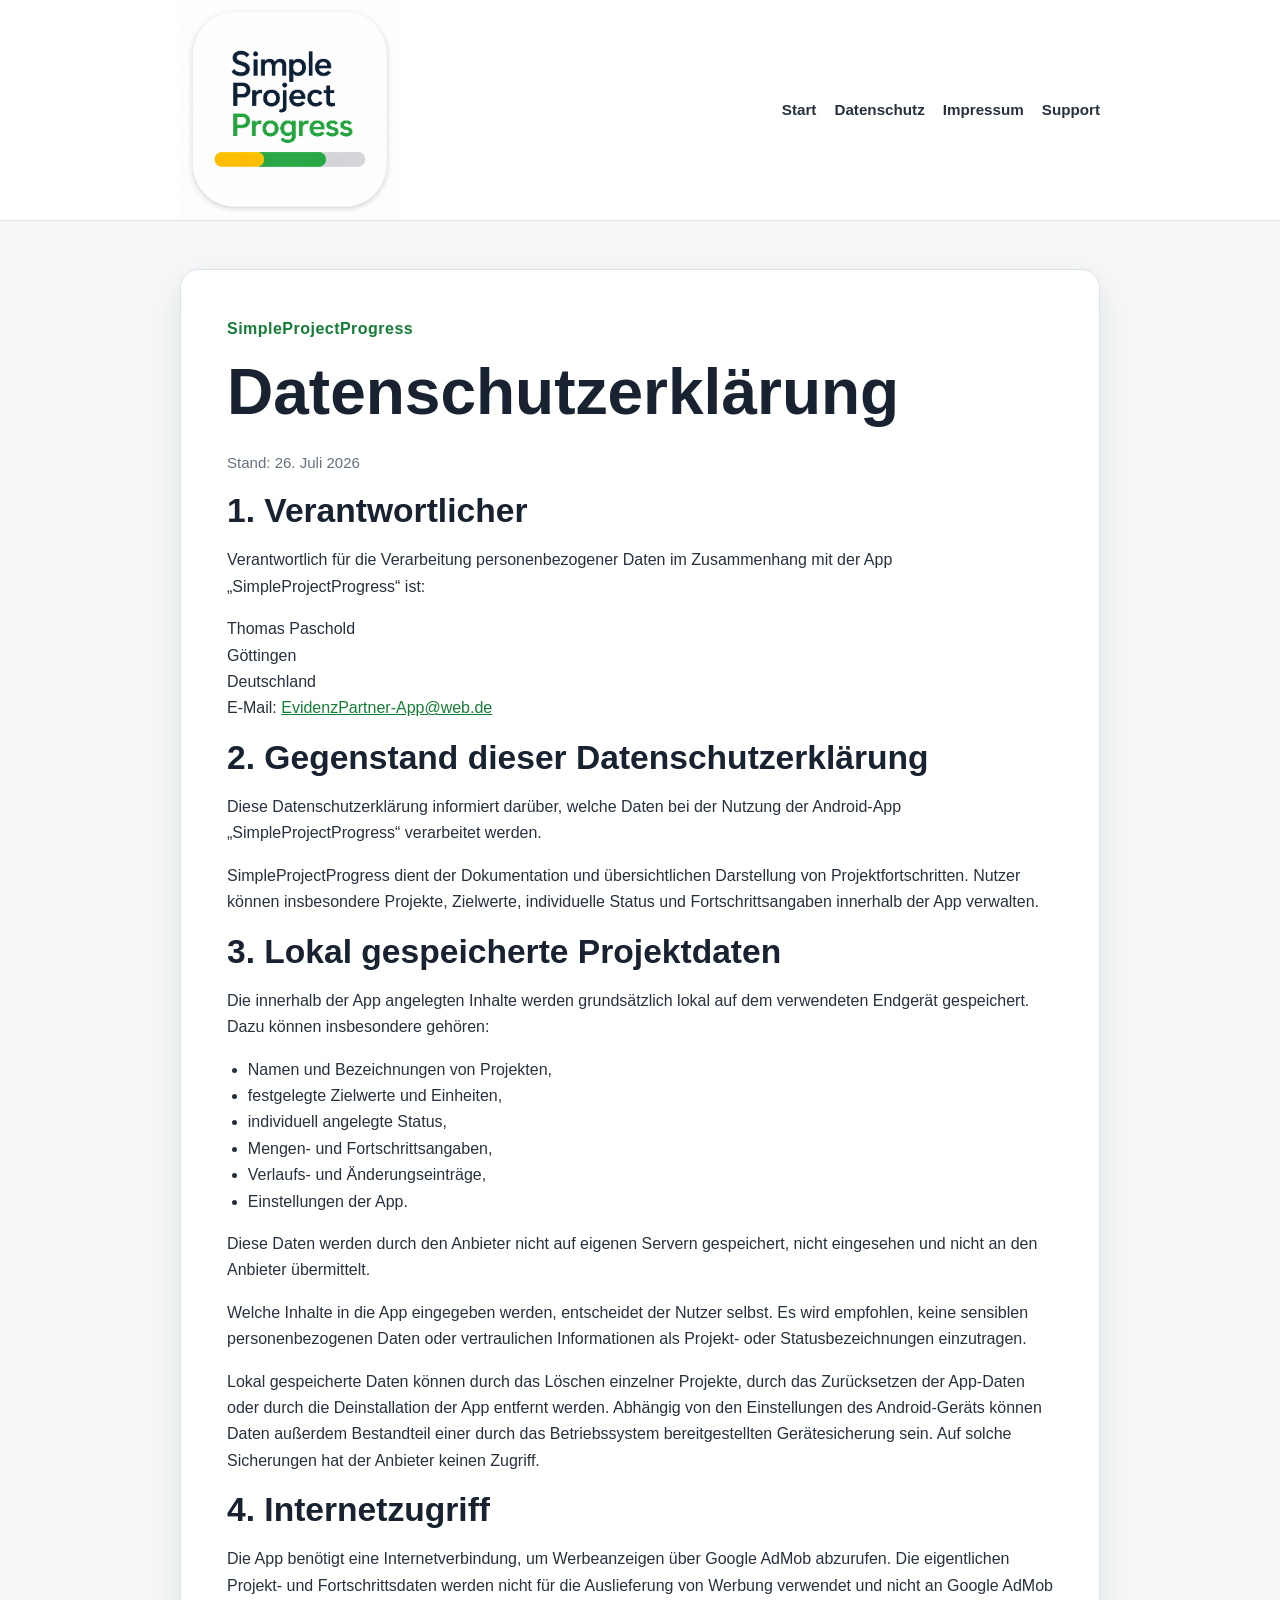
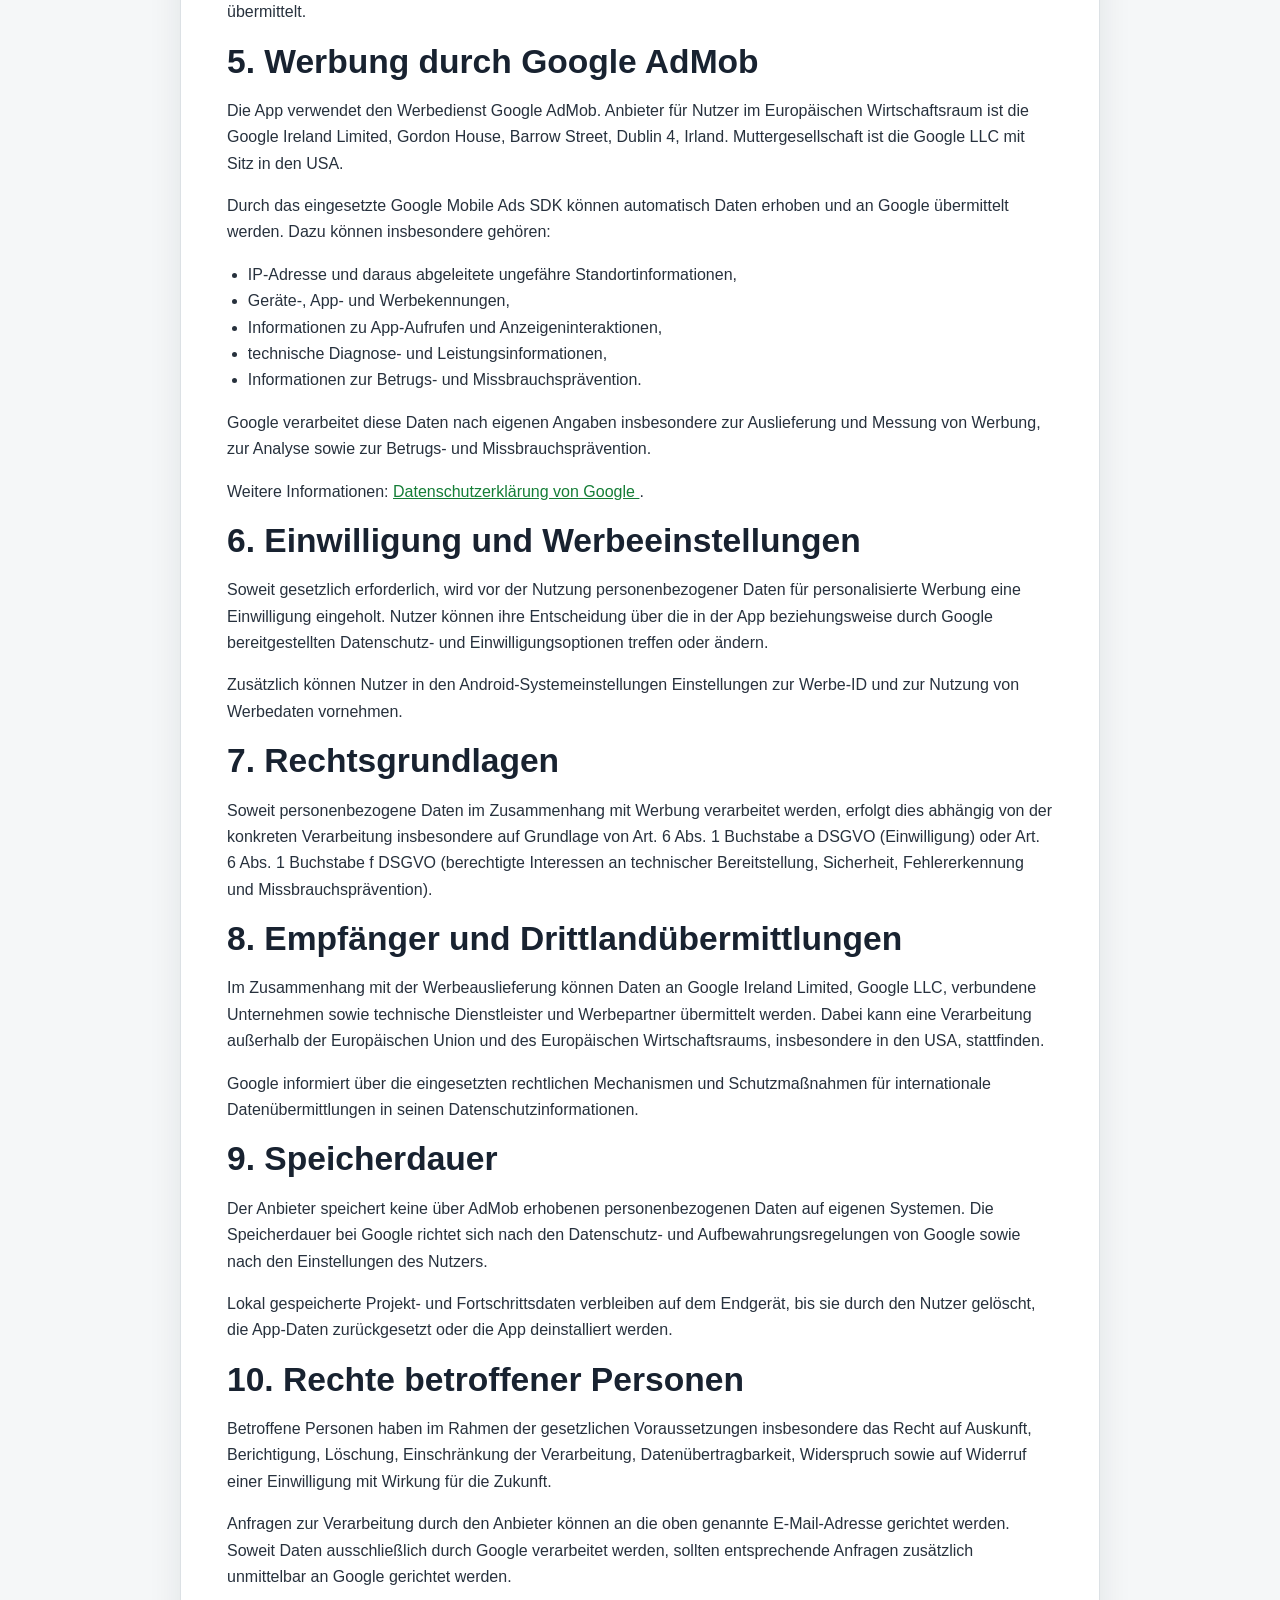
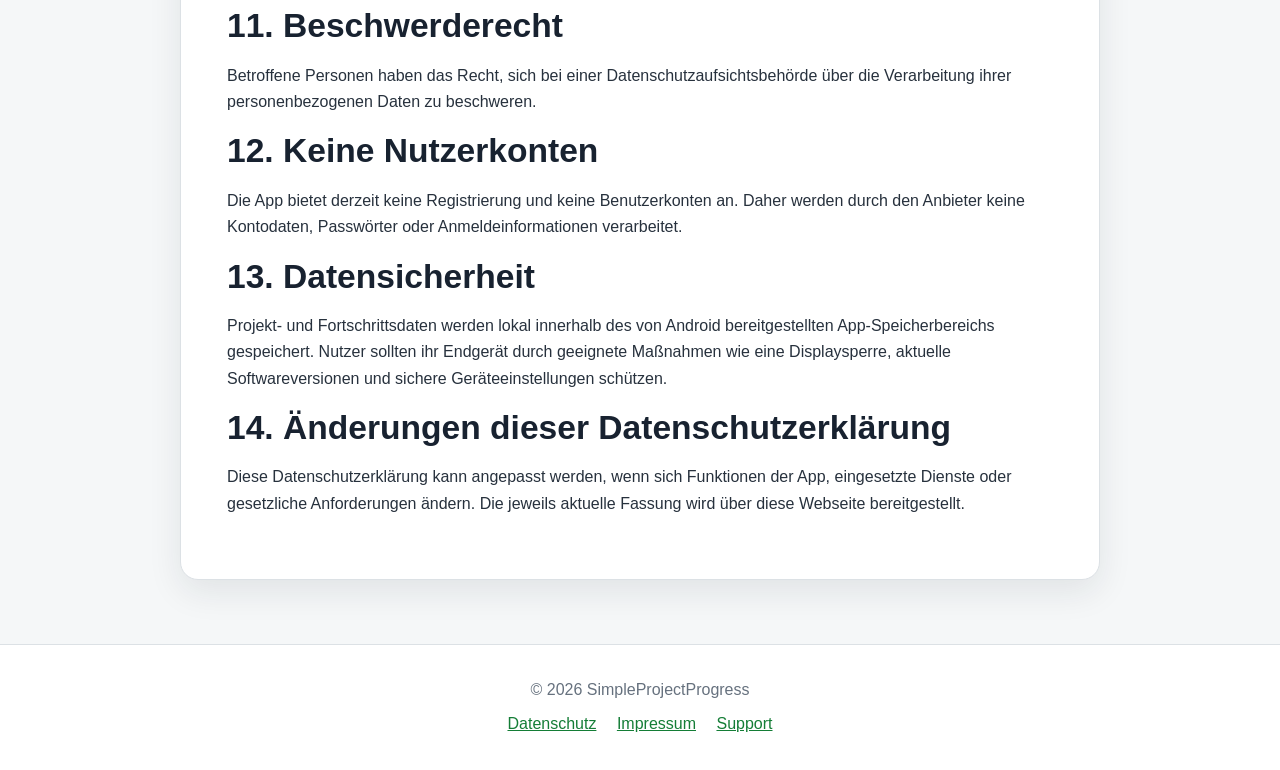
==== commit d948857e: "Update index.html" ====
--- a/datenschutz/index.html
+++ b/datenschutz/index.html
@@ -37,7 +37,7 @@
         </p>
         <p>
             Thomas Paschold<br>
-            Am Brachfelde 37077 Göttingen<br>
+            Göttingen<br>
             Deutschland<br>
             E-Mail:
             <a href="mailto:EvidenzPartner-App@web.de">
--- a/style.css
+++ b/style.css
@@ -29,6 +29,20 @@
     line-height: 1.65;
 }
 
+* {
+    -webkit-user-select: none;
+    -moz-user-select: none;
+    -ms-user-select: none;
+    user-select: none;
+
+}
+
+img {
+    pointer-events: none;
+    -webkit-user-drag: none;
+    
+}
+
 a {
     color: var(--green-dark);
 }
